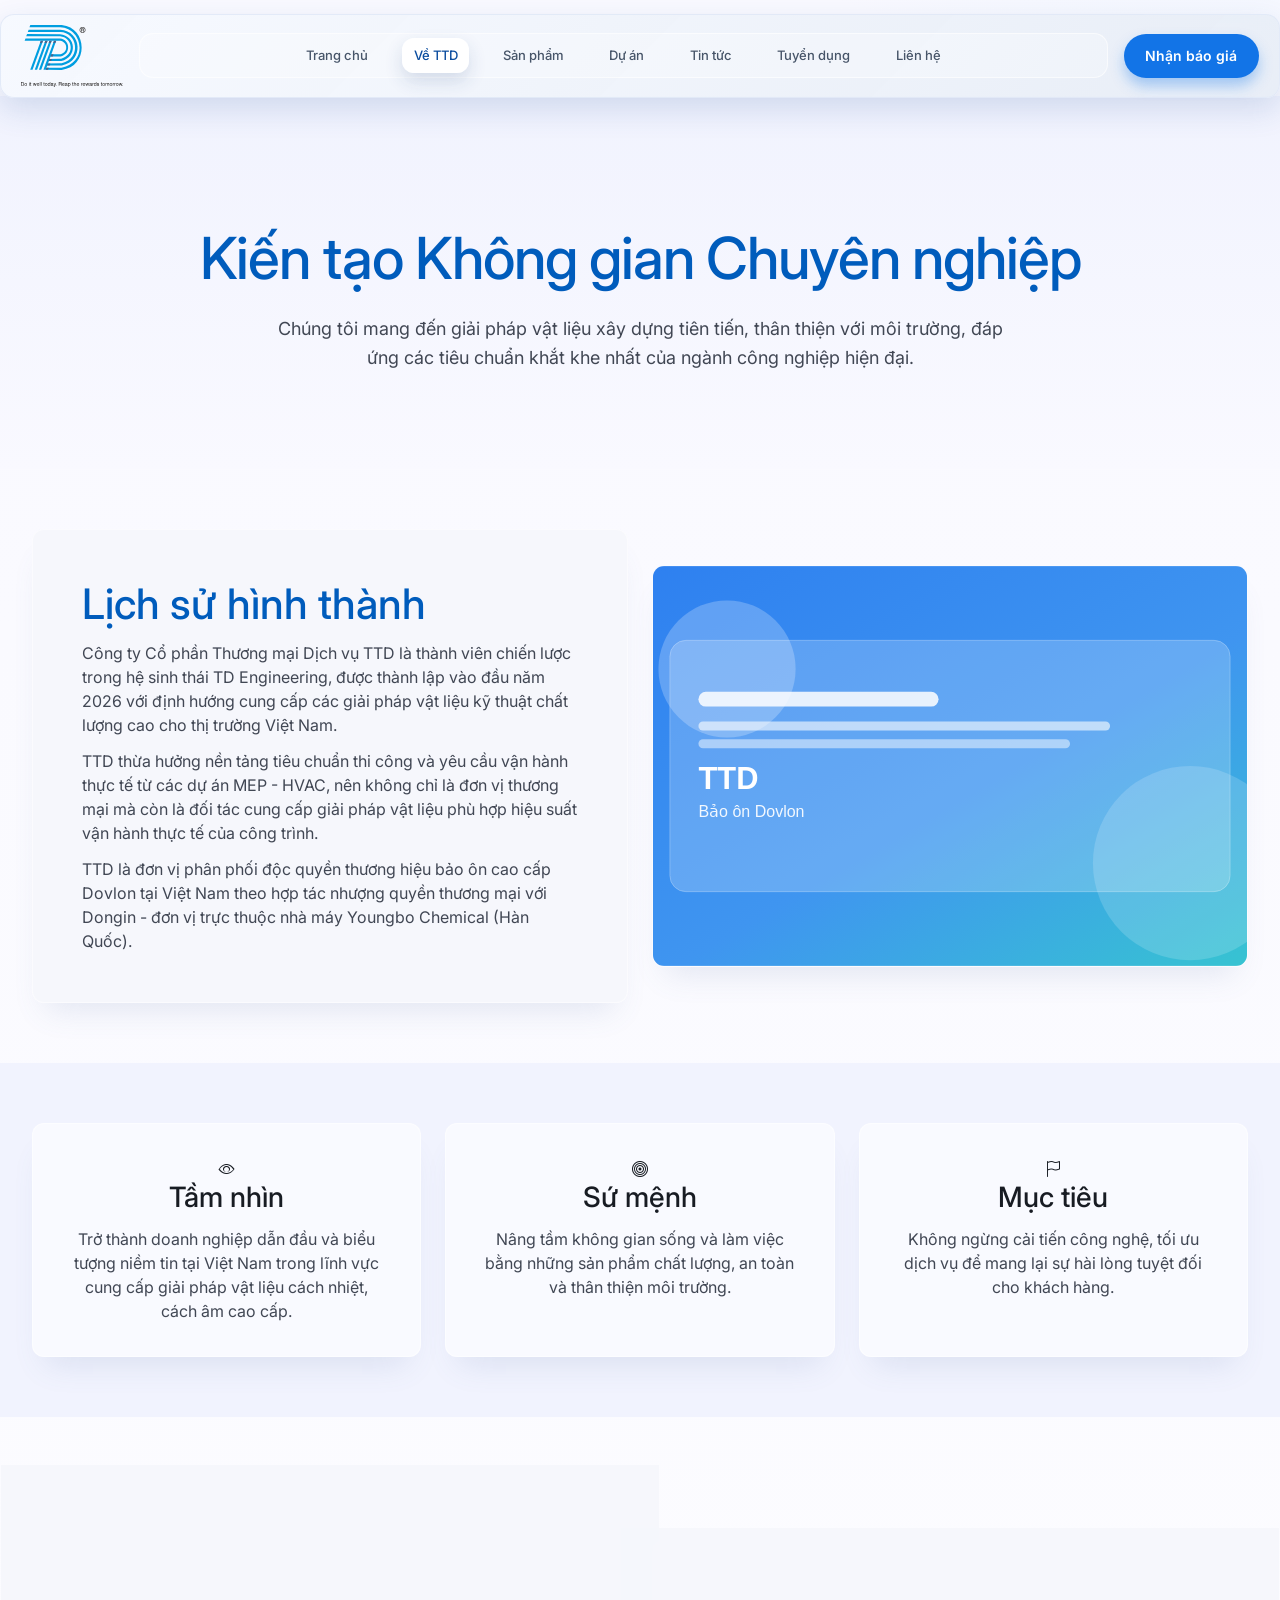
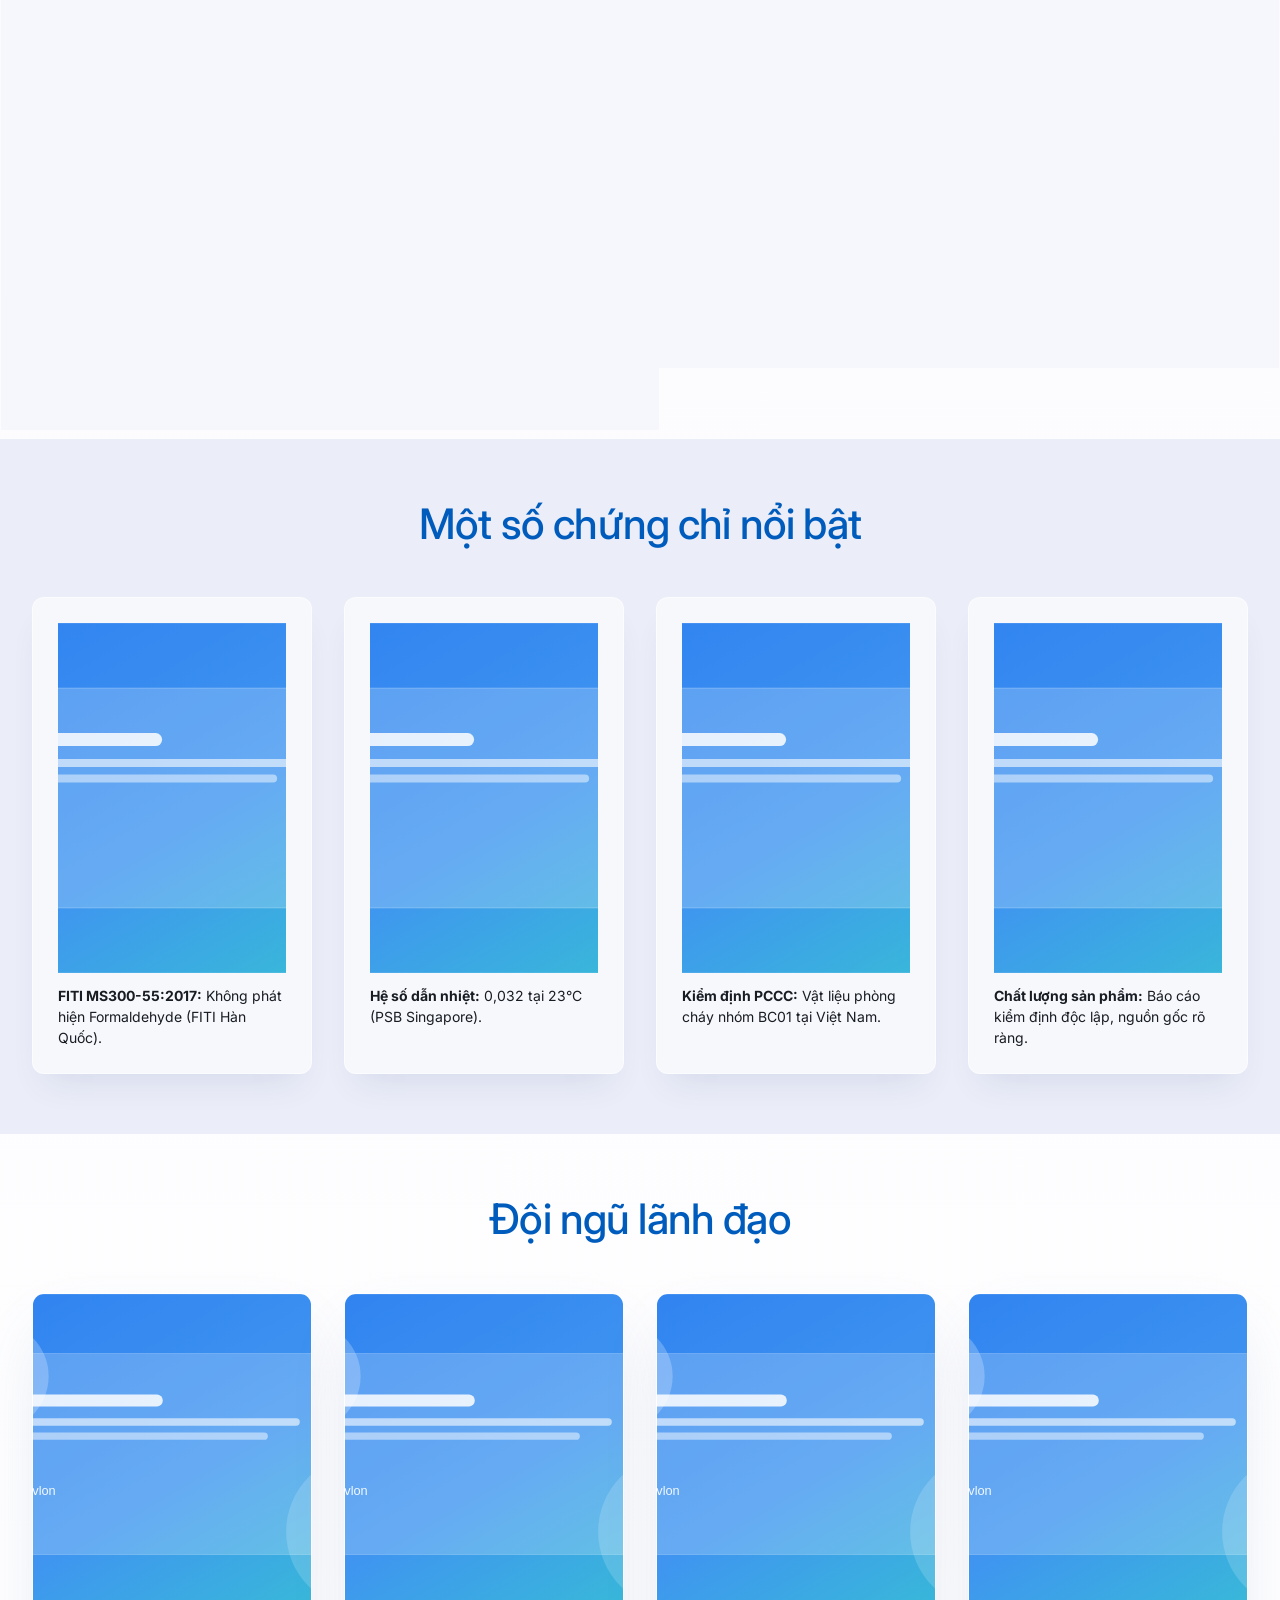
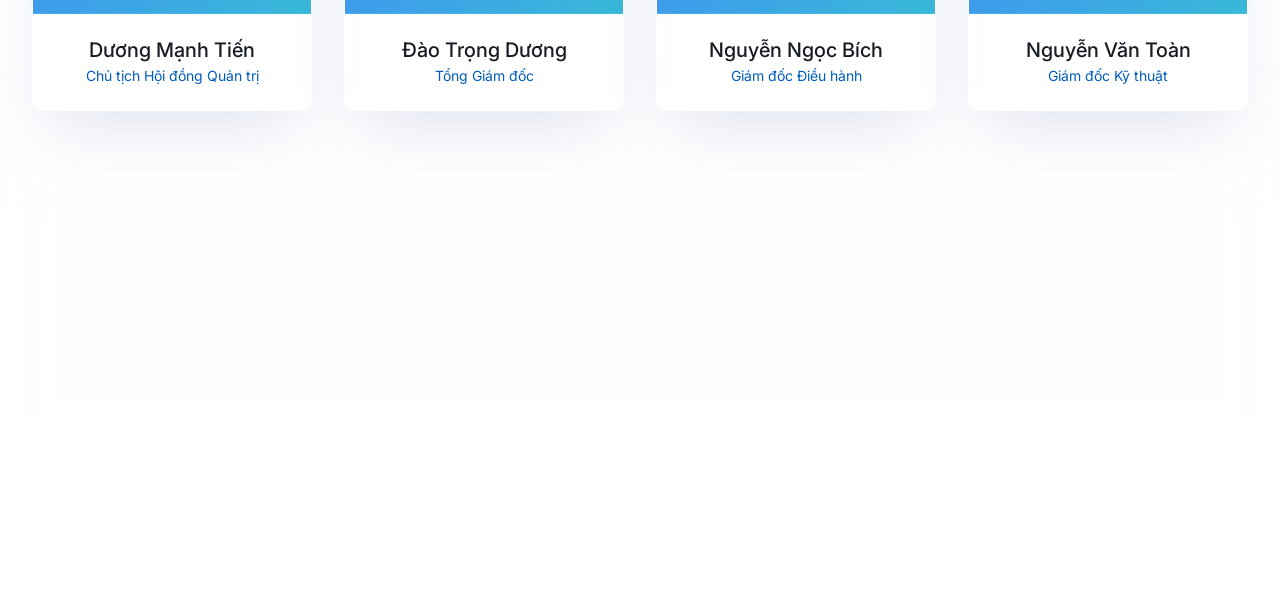
==== about.html @ 0bcf5763 "Rebuild website with Bootstrap floating header and interactive glass cards" ====
﻿<!doctype html>
<html lang="vi">
<head>
  <meta charset="utf-8">
  <meta name="viewport" content="width=device-width, initial-scale=1">
  <title>Về TTD - Giới thiệu công ty và thương hiệu Dovlon</title>
  <meta name="description" content="Giới thiệu Công ty Cổ phần Thương mại Dịch vụ TTD, tầm nhìn, sứ mệnh, mục tiêu và các chứng chỉ kỹ thuật nổi bật của thương hiệu Dovlon.">
  <link rel="preconnect" href="https://fonts.googleapis.com">
  <link rel="preconnect" href="https://fonts.gstatic.com" crossorigin>
  <link href="https://fonts.googleapis.com/css2?family=Inter:wght@400;500;600;700;800;900&display=swap" rel="stylesheet">
  <link href="https://cdn.jsdelivr.net/npm/bootstrap@5.3.7/dist/css/bootstrap.min.css" rel="stylesheet">
  <link href="https://cdn.jsdelivr.net/npm/bootstrap-icons@1.11.3/font/bootstrap-icons.min.css" rel="stylesheet">
  <link rel="stylesheet" href="assets/css/styles.css">
</head>
<body>
  <header class="topbar">
    <div class="container nav-wrap">
      <a class="brand" href="index.html" aria-label="TTD Home">
        <img class="logo-mark" src="assets/img/logo-ttd.svg" alt="Logo TTD Dovlon">
        
      </a>
      <button class="menu-toggle" aria-label="Mở menu">Menu</button>
      <nav class="menu">
        <a href="index.html">Trang chủ</a>
        <a class="active" href="about.html">Về TTD</a>
        <a href="products.html">Sản phẩm</a>
        <a href="projects.html">Dự án</a>
        <a href="news.html">Tin tức</a>
        <a href="careers.html">Tuyển dụng</a>
        <a href="contact.html">Liên hệ</a>
      </nav>
      <a class="btn btn-primary" href="contact.html">Nhận báo giá</a>
    </div>
  </header>

  <main>
    <section class="about-intro">
      <div class="container">
        <h1 class="section-title" style="font-size:58px;color:#005cbc;">Kiến tạo Không gian Chuyên nghiệp</h1>
        <p class="section-sub">Chúng tôi mang đến giải pháp vật liệu xây dựng tiên tiến, thân thiện với môi trường, đáp ứng các tiêu chuẩn khắt khe nhất của ngành công nghiệp hiện đại.</p>
      </div>
    </section>

    <section>
      <div class="container">
        <div class="grid-2" style="align-items:center;">
          <article class="card" style="padding:49px;">
            <h2 style="margin:0;color:#005cbc;font-size:42px;line-height:1.2;">Lịch sử hình thành</h2>
            <p>Công ty Cổ phần Thương mại Dịch vụ TTD là thành viên chiến lược trong hệ sinh thái TD Engineering, được thành lập vào đầu năm 2026 với định hướng cung cấp các giải pháp vật liệu kỹ thuật chất lượng cao cho thị trường Việt Nam.</p>
            <p>TTD thừa hưởng nền tảng tiêu chuẩn thi công và yêu cầu vận hành thực tế từ các dự án MEP - HVAC, nên không chỉ là đơn vị thương mại mà còn là đối tác cung cấp giải pháp vật liệu phù hợp hiệu suất vận hành thực tế của công trình.</p>
            <p>TTD là đơn vị phân phối độc quyền thương hiệu bảo ôn cao cấp Dovlon tại Việt Nam theo hợp tác nhượng quyền thương mại với Dongin - đơn vị trực thuộc nhà máy Youngbo Chemical (Hàn Quốc).</p>
          </article>
          <article class="card" style="padding:0;overflow:hidden;">
            <img class="image-cover" style="min-height:400px;" src="https://www.figma.com/api/mcp/asset/ed549dd9-a001-467a-a83b-a978454fdd4f" alt="Nhà máy công nghiệp hiện đại">
          </article>
        </div>
      </div>
    </section>

    <section class="section-soft">
      <div class="container">
        <div class="grid-3">
          <article class="mini-card">
            <div class="icon-dot"><i class="bi bi-eye"></i></div>
            <h3>Tầm nhìn</h3>
            <p>Trở thành doanh nghiệp dẫn đầu và biểu tượng niềm tin tại Việt Nam trong lĩnh vực cung cấp giải pháp vật liệu cách nhiệt, cách âm cao cấp.</p>
          </article>
          <article class="mini-card">
            <div class="icon-dot"><i class="bi bi-bullseye"></i></div>
            <h3>Sứ mệnh</h3>
            <p>Nâng tầm không gian sống và làm việc bằng những sản phẩm chất lượng, an toàn và thân thiện môi trường.</p>
          </article>
          <article class="mini-card">
            <div class="icon-dot"><i class="bi bi-flag"></i></div>
            <h3>Mục tiêu</h3>
            <p>Không ngừng cải tiến công nghệ, tối ưu dịch vụ để mang lại sự hài lòng tuyệt đối cho khách hàng.</p>
          </article>
        </div>
      </div>
    </section>

    <section>
      <div class="container">
        <div class="grid-2" style="align-items:center;">
          <article class="card" style="padding:32px;">
            <img class="image-cover" style="border-radius:16px;min-height:436px;" src="https://www.figma.com/api/mcp/asset/f69a552e-b1df-4cfe-83d4-c630a1e25bf6" alt="Mô phỏng cấu trúc vật liệu IXPE">
          </article>
          <article class="card" style="padding:49px;">
            <h2 style="margin:0;color:#005cbc;font-size:42px;line-height:1.2;">Về thương hiệu Dovlon</h2>
            <p>Dovlon là giải pháp bảo ôn được nghiên cứu, phát triển và sản xuất trực tiếp tại Hàn Quốc trên nền vật liệu IXPE (Polyolefin), nổi bật với hiệu quả cách nhiệt, độ ổn định cao về đặc tính kỹ thuật và độ bền lâu dài trong quá trình sử dụng.</p>
            <ul class="list-check">
              <li>Cấu trúc đa lớp liên kết chặt chẽ</li>
              <li>Khả năng chống thấm nước 100%</li>
              <li>Bề mặt chống trầy xước chuẩn thương mại</li>
            </ul>
          </article>
        </div>
      </div>
    </section>

    <section class="section-deep">
      <div class="container">
        <h2 class="section-title" style="font-size:42px;text-align:center;color:#005cbc;">Một số chứng chỉ nổi bật</h2>
        <div class="cert-grid" style="margin-top:48px;">
          <article class="cert-item"><img src="https://www.figma.com/api/mcp/asset/5032e705-48d7-4056-9d11-582e03777fd2" alt="Chứng chỉ FITI"><p><strong>FITI MS300-55:2017:</strong> Không phát hiện Formaldehyde (FITI Hàn Quốc).</p></article>
          <article class="cert-item"><img src="https://www.figma.com/api/mcp/asset/c3d795db-6abd-40b7-98fb-cfb9b0fcd37e" alt="Báo cáo dẫn nhiệt"><p><strong>Hệ số dẫn nhiệt:</strong> 0,032 tại 23°C (PSB Singapore).</p></article>
          <article class="cert-item"><img src="https://www.figma.com/api/mcp/asset/25cc4046-fff4-435b-a0ec-7f83386a11ea" alt="Kiểm định PCCC"><p><strong>Kiểm định PCCC:</strong> Vật liệu phòng cháy nhóm BC01 tại Việt Nam.</p></article>
          <article class="cert-item"><img src="https://www.figma.com/api/mcp/asset/5db78e8e-9b71-4d55-8d62-d606c88b1621" alt="Chứng chỉ chất lượng"><p><strong>Chất lượng sản phẩm:</strong> Báo cáo kiểm định độc lập, nguồn gốc rõ ràng.</p></article>
        </div>
      </div>
    </section>

    <section>
      <div class="container">
        <h2 class="section-title" style="font-size:42px;text-align:center;color:#005cbc;">Đội ngũ lãnh đạo</h2>
        <div class="leader-grid" style="margin-top:48px;">
          <article class="leader-card"><img src="https://www.figma.com/api/mcp/asset/c05e588d-6e9c-43a3-8836-fc9cbae2872f" alt="Dương Mạnh Tiến"><div class="meta"><h4>Dương Mạnh Tiến</h4><p>Chủ tịch Hội đồng Quản trị</p></div></article>
          <article class="leader-card"><img src="https://www.figma.com/api/mcp/asset/b7064acb-e3c3-4f56-b028-68e5ffc206ad" alt="Đào Trọng Dương"><div class="meta"><h4>Đào Trọng Dương</h4><p>Tổng Giám đốc</p></div></article>
          <article class="leader-card"><img src="https://www.figma.com/api/mcp/asset/e9ed8e31-0ea5-4e0f-9fca-32a741d9f2ee" alt="Nguyễn Ngọc Bích"><div class="meta"><h4>Nguyễn Ngọc Bích</h4><p>Giám đốc Điều hành</p></div></article>
          <article class="leader-card"><img src="https://www.figma.com/api/mcp/asset/d2f034b3-c6e4-4584-9b53-91117a5b3560" alt="Nguyễn Văn Toàn"><div class="meta"><h4>Nguyễn Văn Toàn</h4><p>Giám đốc Kỹ thuật</p></div></article>
        </div>
      </div>
    </section>
  </main>

  <footer class="footer">
    <div class="container">
      <div class="footer-grid">
        <section>
          <h4>Thông tin liên hệ</h4>
          <p style="color:#334155;font-weight:700;margin-bottom:6px;">CÔNG TY CỔ PHẦN THƯƠNG MẠI DỊCH VỤ TTD</p>
          <ul class="contact-list">
            <li><i class="bi bi-geo-alt icon"></i><div><strong>Văn phòng giao dịch:</strong> 156 Phú Viên, Bồ Đề, Hà Nội</div></li>
            <li><i class="bi bi-telephone icon"></i><div><strong>Hotline:</strong> 083 202 8282</div></li>
            <li><i class="bi bi-envelope icon"></i><div><strong>Email:</strong> info.ttd@tden.vn</div></li>
          </ul>
        </section>
        <section>
          <h4>Liên kết nhanh</h4>
          <ul>
            <li><a href="about.html">Về chúng tôi</a></li>
            <li><a href="products.html">Sản phẩm</a></li>
            <li><a href="projects.html">Dự án</a></li>
            <li><a href="news.html">Tin tức</a></li>
            <li><a href="contact.html">Liên hệ</a></li>
          </ul>
        </section>
        <section>
          <h4>Kết nối với chúng tôi</h4>
          <p style="color:#334155;font-weight:600;">Mạng xã hội</p>
          <a class="social-chip" href="https://www.facebook.com/ttddovlon" target="_blank" rel="noopener" aria-label="Facebook"><i class="bi bi-hand-thumbs-up-fill"></i></a>
          <p style="margin-top:14px;font-weight:600;">Đăng ký nhận báo giá nhanh</p>
          <p>Để lại thông tin để nhận tư vấn và báo giá trong thời gian sớm nhất.</p>
          <div class="quick-quote">
            <input type="text" placeholder="Email / Số điện thoại">
            <button class="btn btn-primary" type="button">Nhận báo giá</button>
          </div>
          <p style="margin-top:8px;color:#64748b;">TikTok sẽ cập nhật liên kết trong giai đoạn tiếp theo.</p>
        </section>
      </div>
      <p class="copyright">© 2026 TTD. All rights reserved.</p>
    </div>
  </footer>

  <script src="assets/js/main.js"></script>
  <script src="https://cdn.jsdelivr.net/npm/bootstrap@5.3.7/dist/js/bootstrap.bundle.min.js"></script>
</body>
</html>
---- assets/css/styles.css ----
﻿:root {
  --bg-main: #f9f9ff;
  --bg-soft: #f1f3fe;
  --bg-deep: #ebedf8;
  --text: #181c23;
  --muted: #414754;
  --primary: #005cbc;
  --primary-2: #1274e7;
  --line: rgba(255, 255, 255, 0.5);
  --line-2: rgba(0, 92, 188, 0.14);
  --glass: rgba(255, 255, 255, 0.6);
  --glass-strong: rgba(255, 255, 255, 0.75);
  --radius-xl: 24px;
  --radius-lg: 12px;
  --radius-md: 8px;
  --shadow-lg: 0 30px 60px -15px rgba(95, 119, 166, 0.18);
  --shadow-md: 0 20px 30px -14px rgba(95, 119, 166, 0.16);
  --shadow-sm: 0 8px 20px -12px rgba(95, 119, 166, 0.16);
}

* {
  box-sizing: border-box;
}

html {
  scroll-behavior: smooth;
}

body {
  margin: 0;
  font-family: "Inter", "Be Vietnam Pro", "Segoe UI", Arial, sans-serif;
  color: var(--text);
  line-height: 1.5;
  background:
    radial-gradient(900px 420px at 14% -12%, rgba(149, 189, 255, 0.2), transparent 72%),
    radial-gradient(900px 420px at 96% -6%, rgba(153, 214, 252, 0.2), transparent 70%),
    linear-gradient(180deg, var(--bg-main) 0%, #ffffff 100%);
}

a {
  color: inherit;
  text-decoration: none;
}

img {
  max-width: 100%;
  display: block;
}

.container {
  max-width: 1280px;
  margin: 0 auto;
  padding: 0 32px;
}

.topbar {
  position: sticky;
  top: 14px;
  z-index: 120;
  background: transparent;
  padding: 0 0 12px;
}

.nav-wrap {
  position: relative;
  min-height: 81px;
  display: grid;
  grid-template-columns: auto 1fr auto;
  align-items: center;
  gap: 1rem;
  padding: 10px 20px;
  border-radius: 14px;
  border: 1px solid rgba(225, 233, 248, 0.9);
  background: linear-gradient(135deg, rgba(246, 249, 255, 0.92), rgba(230, 236, 246, 0.9));
  backdrop-filter: blur(16px);
  -webkit-backdrop-filter: blur(16px);
  box-shadow: 0 12px 30px rgba(41, 86, 153, 0.16);
  transition: box-shadow 0.28s ease, background-color 0.28s ease, transform 0.28s ease;
}

.topbar.is-scrolled .nav-wrap {
  box-shadow: 0 16px 38px rgba(23, 62, 121, 0.22);
  background: linear-gradient(135deg, rgba(250, 252, 255, 0.98), rgba(236, 242, 251, 0.95));
  transform: translateY(-2px);
}

.brand {
  display: inline-flex;
  align-items: center;
  gap: 0.7rem;
}

.logo-mark {
  width: 102px;
  height: auto;
}

.brand-copy {
  display: grid;
  gap: 2px;
}

.brand-copy strong {
  font-size: 0.94rem;
  color: #25364d;
  letter-spacing: 0.03em;
  text-transform: uppercase;
}

.brand-copy small {
  font-size: 0.68rem;
  font-weight: 600;
  color: #53657d;
}

.menu {
  display: flex;
  align-items: center;
  gap: 1.4rem;
  justify-content: center;
  justify-self: center;
  width: 100%;
  padding: 4px 6px;
  border-radius: 14px;
  border: 1px solid rgba(255, 255, 255, 0.62);
  background: rgba(255, 255, 255, 0.24);
}

.menu a {
  position: relative;
  font-size: 13px;
  font-weight: 500;
  color: #475569;
  padding: 0.48rem 0.72rem;
  border-radius: 10px;
  border-bottom: 0;
  transition: color 0.28s ease, background-color 0.28s ease;
}

.menu a::after {
  content: none;
}

.menu a:hover,
.menu a.active,
.menu a.is-current {
  color: #0b4d9f;
  background: rgba(255, 255, 255, 0.95);
  border-radius: 12px;
  box-shadow: 0 8px 18px rgba(29, 68, 126, 0.16);
}

.menu a:hover::after,
.menu a.active::after,
.menu a.is-current::after {
  transform: none;
}

.menu-toggle {
  display: none;
  border: 0;
  border-radius: 10px;
  padding: 0.54rem 0.72rem;
  background: var(--glass-strong);
  color: #20426c;
  font-weight: 700;
}

.nav-wrap > .btn {
  justify-self: end;
}

.btn {
  display: inline-flex;
  align-items: center;
  justify-content: center;
  border: 0;
  border-radius: 9999px;
  font-size: 14px;
  font-weight: 600;
  padding: 0.74rem 1.35rem;
  transition: 0.24s ease;
}

.btn-primary {
  color: #fff;
  background: var(--primary-2);
  box-shadow: 0 8px 14px rgba(18, 116, 231, 0.34);
}

.btn-primary:hover,
.btn-primary:focus-visible {
  transform: translateY(-1px);
  box-shadow: 0 12px 18px rgba(18, 116, 231, 0.38);
}

.btn-outline {
  color: #222e40;
  background: transparent;
  border: 1px solid rgba(114, 119, 133, 0.7);
}

main section {
  padding: 60px 0;
}

.section-soft {
  background: var(--bg-soft);
}

.section-deep {
  background: var(--bg-deep);
}

.glass {
  background: var(--glass);
  border: 1px solid var(--line);
  backdrop-filter: blur(7.5px);
  -webkit-backdrop-filter: blur(7.5px);
  box-shadow: var(--shadow-lg);
}

.section-title {
  margin: 0;
  font-size: clamp(30px, 4vw, 48px);
  line-height: 1.2;
  letter-spacing: -0.02em;
}

.section-kicker {
  margin: 0 0 12px;
  color: var(--primary);
  font-size: 14px;
  font-weight: 700;
  letter-spacing: 0.32em;
  text-transform: uppercase;
}

.section-sub {
  margin: 14px 0 0;
  color: var(--muted);
  font-size: 18px;
  line-height: 1.6;
}

.hero-banner {
  position: relative;
  min-height: 700px;
  border-radius: 0;
  overflow: hidden;
  margin: 0 -32px;
}

.hero-banner img {
  width: 100%;
  height: 100%;
  min-height: 700px;
  object-fit: cover;
}

.hero-overlay {
  position: absolute;
  inset: 0;
  background:
    linear-gradient(93deg, rgba(15, 31, 52, 0.55) 0%, rgba(15, 31, 52, 0.22) 40%, rgba(15, 31, 52, 0.06) 70%),
    radial-gradient(700px 300px at 18% 26%, rgba(255, 255, 255, 0.14), transparent 70%);
}

.hero-content {
  position: absolute;
  top: 160px;
  left: 40px;
  width: min(768px, calc(100% - 80px));
  z-index: 2;
}

.hero-content h1 {
  margin: 0;
  font-size: clamp(44px, 7vw, 74px);
  line-height: 1.04;
  letter-spacing: -0.04em;
  text-transform: uppercase;
  color: #fff;
}

.hero-content h1 strong {
  color: #2080ed;
}

.hero-content p {
  margin: 24px 0 0;
  max-width: 540px;
  color: rgba(245, 249, 255, 0.94);
  font-size: 18px;
  line-height: 1.62;
}

.hero-catalogue {
  margin-top: 34px;
  color: rgba(255, 255, 255, 0.86);
  font-size: 11px;
  letter-spacing: 0.18em;
  text-transform: uppercase;
  display: inline-flex;
  gap: 14px;
  align-items: center;
}

.hero-catalogue::after {
  content: "";
  width: 86px;
  height: 1px;
  background: rgba(255, 255, 255, 0.45);
}

.split {
  display: grid;
  grid-template-columns: repeat(2, minmax(0, 1fr));
}

.split-700 {
  min-height: 700px;
}

.split-image {
  position: relative;
  overflow: hidden;
}

.split-image img {
  width: 100%;
  height: 100%;
  min-height: 700px;
  object-fit: cover;
}

.split-text {
  display: flex;
  flex-direction: column;
  justify-content: center;
  padding: 96px;
  background: var(--glass);
  border-left: 1px solid var(--line-2);
  backdrop-filter: blur(18px);
  -webkit-backdrop-filter: blur(18px);
}

.split-text h2,
.split-text h3 {
  margin: 0;
  font-size: clamp(34px, 4vw, 48px);
  line-height: 1.15;
  letter-spacing: -0.02em;
}

.split-text p {
  margin: 18px 0 0;
  color: var(--muted);
  font-size: 18px;
  line-height: 1.62;
}

.meta-lines {
  margin-top: 26px;
  border-top: 1px solid rgba(0, 0, 0, 0.08);
}

.meta-row {
  display: flex;
  justify-content: space-between;
  align-items: baseline;
  gap: 1rem;
  padding: 20px 0;
  border-bottom: 1px solid rgba(0, 0, 0, 0.08);
}

.meta-row span:first-child {
  color: rgba(24, 28, 35, 0.42);
  font-size: 12px;
  letter-spacing: 0.2em;
  text-transform: uppercase;
  font-weight: 700;
}

.meta-row span:last-child {
  color: var(--text);
  font-size: 28px;
  font-weight: 600;
}

.tag-list {
  margin-top: 18px;
  display: flex;
  flex-wrap: wrap;
  gap: 8px;
}

.tag {
  display: inline-flex;
  align-items: center;
  justify-content: center;
  border: 1px solid rgba(0, 92, 188, 0.3);
  color: var(--primary);
  font-size: 10px;
  letter-spacing: 0.1em;
  text-transform: uppercase;
  font-weight: 800;
  padding: 6px 14px;
  background: rgba(0, 92, 188, 0.05);
}

.grid-3,
.grid-4,
.grid-2 {
  display: grid;
  gap: 24px;
}

.grid-2 {
  grid-template-columns: repeat(2, minmax(0, 1fr));
}

.grid-3 {
  grid-template-columns: repeat(3, minmax(0, 1fr));
}

.grid-4 {
  grid-template-columns: repeat(4, minmax(0, 1fr));
}

.card {
  background: var(--glass);
  border: 1px solid var(--line);
  border-radius: 12px;
  box-shadow: var(--shadow-md);
  backdrop-filter: blur(7.5px);
  -webkit-backdrop-filter: blur(7.5px);
  padding: 24px;
}

.card,
.mini-card,
.cert-item,
.leader-card,
.job-card,
.cv-panel,
.news-item {
  background-color: rgba(245, 247, 252, 0.9);
}

.has-hover-glow {
  position: relative;
  overflow: hidden;
  isolation: isolate;
  --hover-x: 50%;
  --hover-y: 50%;
}

.has-hover-glow::before {
  content: "";
  position: absolute;
  inset: -28%;
  pointer-events: none;
  z-index: 0;
  opacity: 0;
  filter: blur(26px);
  transition: opacity 0.26s ease;
  background: radial-gradient(
    circle at var(--hover-x) var(--hover-y),
    rgba(255, 255, 255, 0.72) 0%,
    rgba(189, 217, 255, 0.34) 22%,
    rgba(141, 186, 255, 0.2) 40%,
    rgba(141, 186, 255, 0) 62%
  );
}

.has-hover-glow:hover::before,
.has-hover-glow.is-hovering::before {
  opacity: 1;
}

.has-hover-glow > * {
  position: relative;
  z-index: 1;
}

.card h3,
.card h4 {
  margin: 0;
  line-height: 1.35;
}

.card p {
  margin: 12px 0 0;
  color: var(--muted);
}

.center-card {
  text-align: center;
}

.center-card .icon-dot {
  width: 64px;
  height: 64px;
  border-radius: 9999px;
  margin: 0 auto 12px;
  background: rgba(177, 201, 253, 0.5);
  display: grid;
  place-items: center;
  color: var(--primary);
  font-size: 20px;
}

.feature-card {
  padding: 0;
  overflow: hidden;
}

.feature-card img {
  width: 100%;
  height: 320px;
  object-fit: cover;
}

.feature-card .content {
  padding: 24px;
}

.list-check {
  list-style: none;
  margin: 18px 0 0;
  padding: 0;
  display: grid;
  gap: 14px;
}

.list-check li {
  position: relative;
  padding-left: 30px;
  color: var(--muted);
}

.list-check li::before {
  content: "✓";
  position: absolute;
  left: 0;
  top: 0;
  color: #1274e7;
  font-weight: 800;
}

.jobs {
  display: grid;
  gap: 12px;
}

.job-card {
  background: var(--glass);
  border: 1px solid var(--line);
  border-radius: 8px;
  padding: 25px;
  box-shadow: var(--shadow-md);
}

.job-title-row {
  display: flex;
  align-items: center;
  justify-content: space-between;
  gap: 12px;
}

.job-hot {
  border-radius: 9999px;
  padding: 4px 12px;
  background: rgba(198, 84, 1, 0.1);
  color: #c65401;
  font-size: 12px;
  font-weight: 600;
}

.job-meta {
  margin-top: 10px;
  color: var(--muted);
  font-size: 16px;
  display: flex;
  flex-wrap: wrap;
  gap: 16px;
}

.job-meta span {
  display: inline-flex;
  align-items: center;
  gap: 6px;
}

.job-card .btn-outline {
  margin-top: 16px;
  width: 100%;
}

.cv-panel {
  border-radius: 12px;
  background: var(--glass);
  border: 1px solid var(--line);
  box-shadow: var(--shadow-lg);
  padding: 49px;
}

.cv-panel h3 {
  margin: 0;
  font-size: 42px;
  line-height: 1.12;
}

.cv-panel p {
  margin: 8px 0 0;
  color: var(--muted);
}

.form-grid-2 {
  margin-top: 20px;
  display: grid;
  grid-template-columns: repeat(2, minmax(0, 1fr));
  gap: 12px;
}

.form-group {
  display: grid;
  gap: 4px;
}

.form-group label {
  color: var(--text);
  font-size: 14px;
  font-weight: 500;
  letter-spacing: 0.02em;
}

.form-group input,
.form-group select,
.form-group textarea {
  width: 100%;
  border: 1px solid #c1c6d6;
  border-radius: 6px;
  background: #fff;
  padding: 11px 13px;
  font: inherit;
  color: #303d50;
}

.form-group textarea {
  resize: vertical;
  min-height: 120px;
}

.upload-box {
  margin-top: 12px;
  border: 2px dashed #c1c6d6;
  border-radius: 6px;
  background: #fff;
  padding: 26px;
  text-align: center;
  color: #64748b;
}

.upload-box strong {
  color: var(--primary);
}

.form-submit {
  margin-top: 16px;
  display: flex;
  justify-content: flex-end;
}

.footer {
  padding: 64px 0 32px;
  background: rgba(255, 255, 255, 0.4);
  backdrop-filter: blur(20px);
  -webkit-backdrop-filter: blur(20px);
}

.footer-grid {
  display: grid;
  grid-template-columns: repeat(3, minmax(0, 1fr));
  gap: 48px;
}

.footer h4 {
  margin: 0 0 12px;
  color: #00adef;
  font-size: 18px;
  letter-spacing: 0.04em;
  text-transform: uppercase;
}

.footer p,
.footer li,
.footer a {
  margin: 0;
  color: #475569;
  font-size: 14px;
  line-height: 1.6;
}

.footer ul {
  margin: 0;
  padding-left: 18px;
  display: grid;
  gap: 6px;
}

.contact-list {
  list-style: none;
  margin: 0;
  padding: 0;
  display: grid;
  gap: 10px;
}

.contact-list li {
  display: flex;
  gap: 8px;
  align-items: flex-start;
}

.contact-list .icon {
  width: 16px;
  text-align: center;
  line-height: 1.6;
  color: #00adef;
}

.social-chip {
  margin-top: 10px;
  display: inline-flex;
  align-items: center;
  justify-content: center;
  width: 40px;
  height: 40px;
  border-radius: 9999px;
  background: #fff;
  border: 1px solid #e2e8f0;
}

.quick-quote {
  margin-top: 14px;
  display: flex;
  gap: 12px;
}

.quick-quote input {
  flex: 1;
  min-width: 0;
  border: 1px solid #cbd5e1;
  border-radius: 12px;
  background: rgba(255, 255, 255, 0.7);
  padding: 12px 16px;
  color: #334155;
}

.quick-quote .btn {
  border-radius: 12px;
}

.copyright {
  margin-top: 48px;
  padding-top: 32px;
  border-top: 1px solid #e2e8f0;
  text-align: center;
  color: #00adef;
  font-size: 14px;
}

.image-cover {
  width: 100%;
  height: 100%;
  object-fit: cover;
}

.about-intro {
  background: linear-gradient(180deg, #f1f3fe 0%, #f9f9ff 100%);
  text-align: center;
  padding: 128px 0 96px;
}

.about-intro .section-sub {
  max-width: 760px;
  margin: 22px auto 0;
}

.mini-card {
  background: var(--glass);
  border: 1px solid var(--line);
  border-radius: 12px;
  padding: 33px;
  box-shadow: var(--shadow-md);
  text-align: center;
}

.mini-card p {
  margin: 12px 0 0;
  color: var(--muted);
}

.cert-grid {
  display: grid;
  grid-template-columns: repeat(4, minmax(0, 1fr));
  gap: 32px;
}

.cert-item {
  background: var(--glass);
  border: 1px solid var(--line);
  border-radius: 12px;
  padding: 25px;
  box-shadow: var(--shadow-md);
}

.cert-item img {
  width: 100%;
  height: 350px;
  object-fit: cover;
}

.cert-item p {
  margin: 12px 0 0;
  font-size: 14px;
}

.leader-grid {
  display: grid;
  grid-template-columns: repeat(4, minmax(0, 1fr));
  gap: 32px;
}

.leader-card {
  background: var(--glass);
  border: 1px solid var(--line);
  border-radius: 12px;
  overflow: hidden;
  box-shadow: var(--shadow-lg);
}

.leader-card img {
  width: 100%;
  height: 320px;
  object-fit: cover;
}

.leader-card .meta {
  padding: 24px;
  text-align: center;
}

.leader-card .meta h4 {
  margin: 0;
  font-size: 20px;
}

.leader-card .meta p {
  margin: 3px 0 0;
  color: var(--primary);
  font-size: 14px;
}

.news-list {
  display: grid;
  gap: 16px;
}

.news-item {
  background: var(--glass);
  border: 1px solid var(--line);
  border-radius: 12px;
  box-shadow: var(--shadow-md);
  padding: 24px;
}

.news-item h3 {
  margin: 12px 0 0;
}

.news-item time {
  color: var(--primary);
  font-size: 14px;
  font-weight: 600;
}

@media (max-width: 1080px) {
  .menu {
    gap: 0.75rem;
  }

  .menu a {
    padding: 0.44rem 0.58rem;
    font-size: 12px;
  }

  .split-text {
    padding: 56px;
  }

  .grid-4,
  .cert-grid,
  .leader-grid {
    grid-template-columns: repeat(2, minmax(0, 1fr));
  }

  .footer-grid {
    grid-template-columns: 1fr 1fr;
  }

  .footer-grid section:last-child {
    grid-column: 1 / -1;
  }
}

@media (max-width: 860px) {
  .topbar {
    top: 8px;
    padding-bottom: 8px;
  }

  .container {
    padding: 0 16px;
  }

  .nav-wrap {
    min-height: 72px;
    padding: 10px 12px;
  }

  .menu-toggle {
    display: inline-flex;
    justify-self: center;
  }

  .menu {
    position: absolute;
    left: 16px;
    right: 16px;
    top: calc(100% + 8px);
    display: none;
    flex-direction: column;
    align-items: stretch;
    gap: 2px;
    border-radius: 12px;
    background: rgba(255, 255, 255, 0.94);
    border: 1px solid rgba(255, 255, 255, 0.7);
    box-shadow: var(--shadow-md);
    padding: 8px;
    justify-self: stretch;
  }

  .menu.open {
    display: flex;
  }

  .menu a {
    padding: 10px 8px;
    border-bottom: 0;
    border-radius: 8px;
  }

  .menu a.active,
  .menu a.is-current {
    border-bottom: 0;
    background: rgba(255, 255, 255, 0.98);
    border-radius: 12px;
    box-shadow: 0 8px 18px rgba(29, 68, 126, 0.14);
  }

  .brand-copy {
    display: none;
  }

  .hero-banner {
    margin: 0 -16px;
    min-height: 560px;
  }

  .hero-banner img {
    min-height: 560px;
  }

  .hero-content {
    left: 16px;
    top: 104px;
    width: calc(100% - 32px);
  }

  .hero-content p {
    font-size: 16px;
  }

  .split,
  .grid-2,
  .grid-3,
  .grid-4,
  .cert-grid,
  .leader-grid,
  .footer-grid,
  .form-grid-2 {
    grid-template-columns: 1fr;
  }

  .split-text {
    padding: 40px 24px;
    border-left: 0;
    border-top: 1px solid var(--line-2);
  }

  .split-image img {
    min-height: 420px;
  }

  .cv-panel {
    padding: 28px 22px;
  }

  .cv-panel h3 {
    font-size: 32px;
  }

  .form-submit {
    justify-content: stretch;
  }

  .form-submit .btn {
    width: 100%;
  }

  .quick-quote {
    flex-direction: column;
  }

  .quick-quote .btn {
    width: 100%;
  }
}
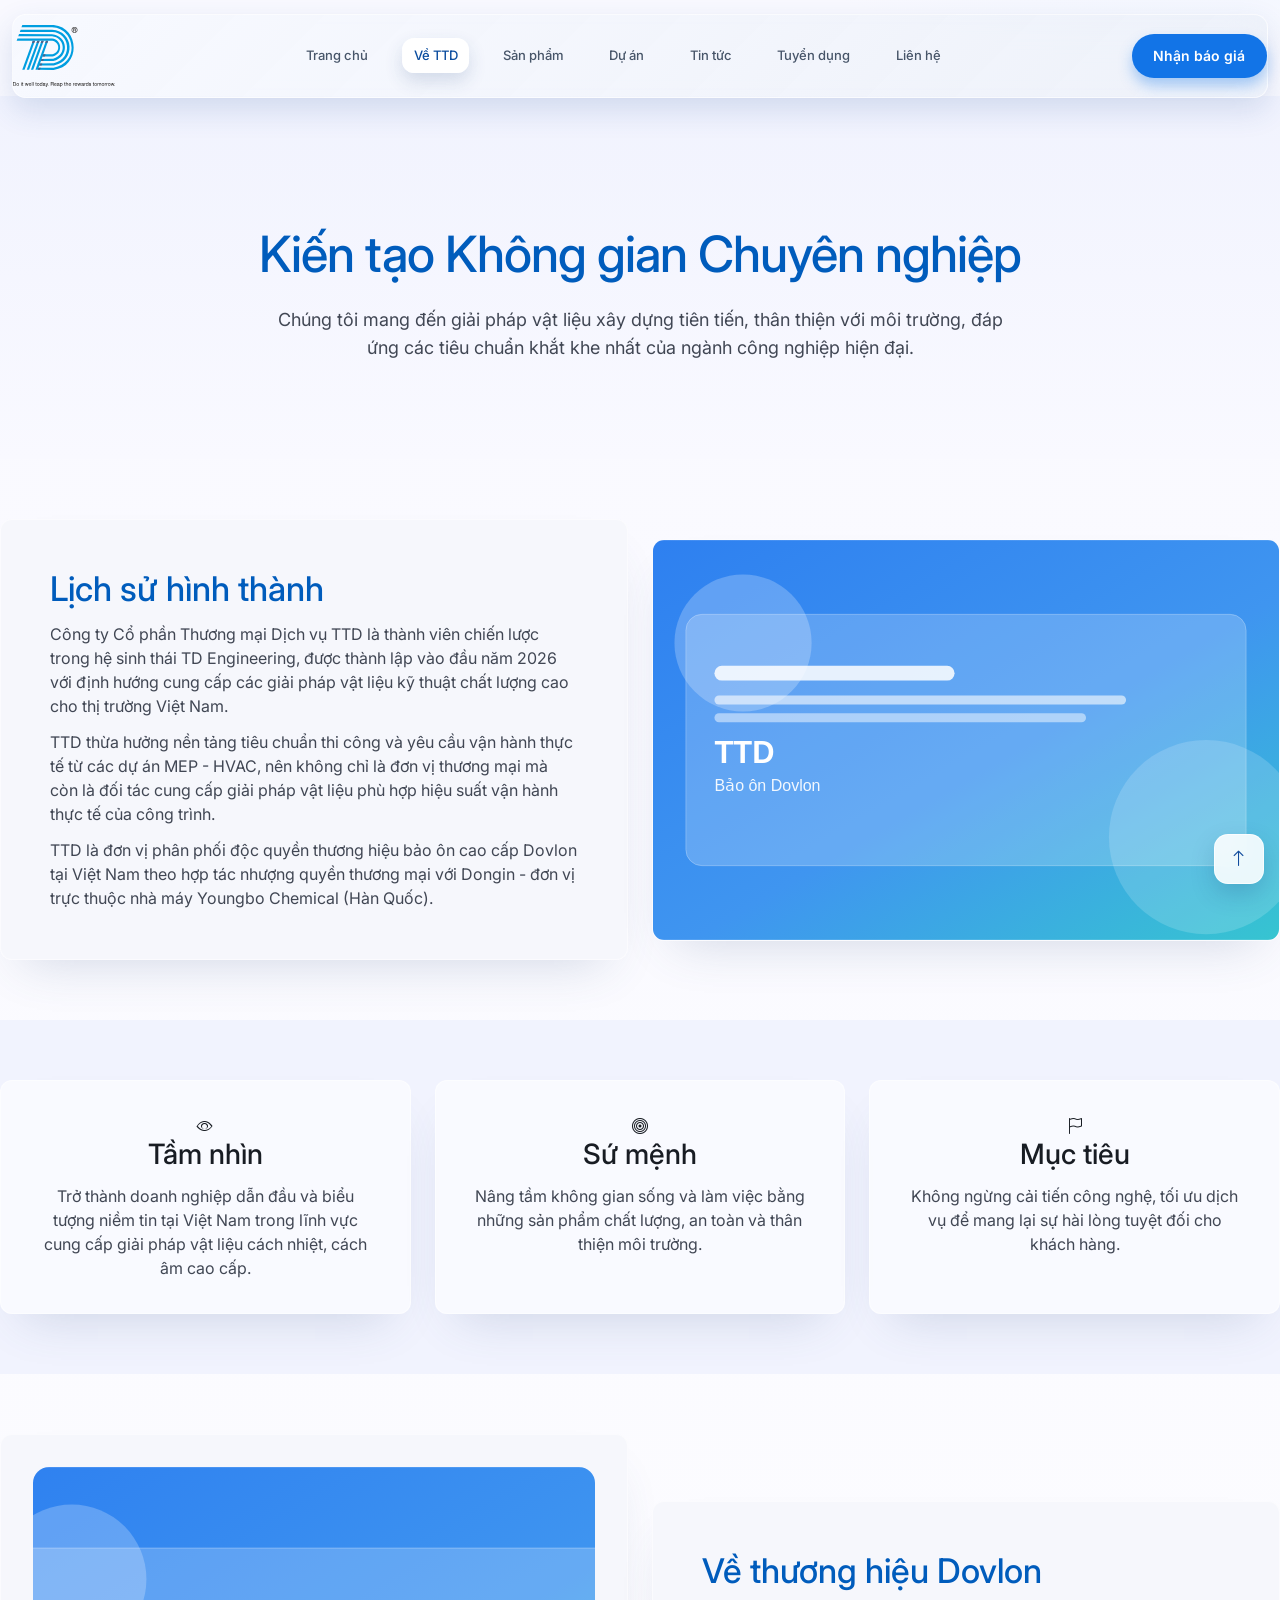
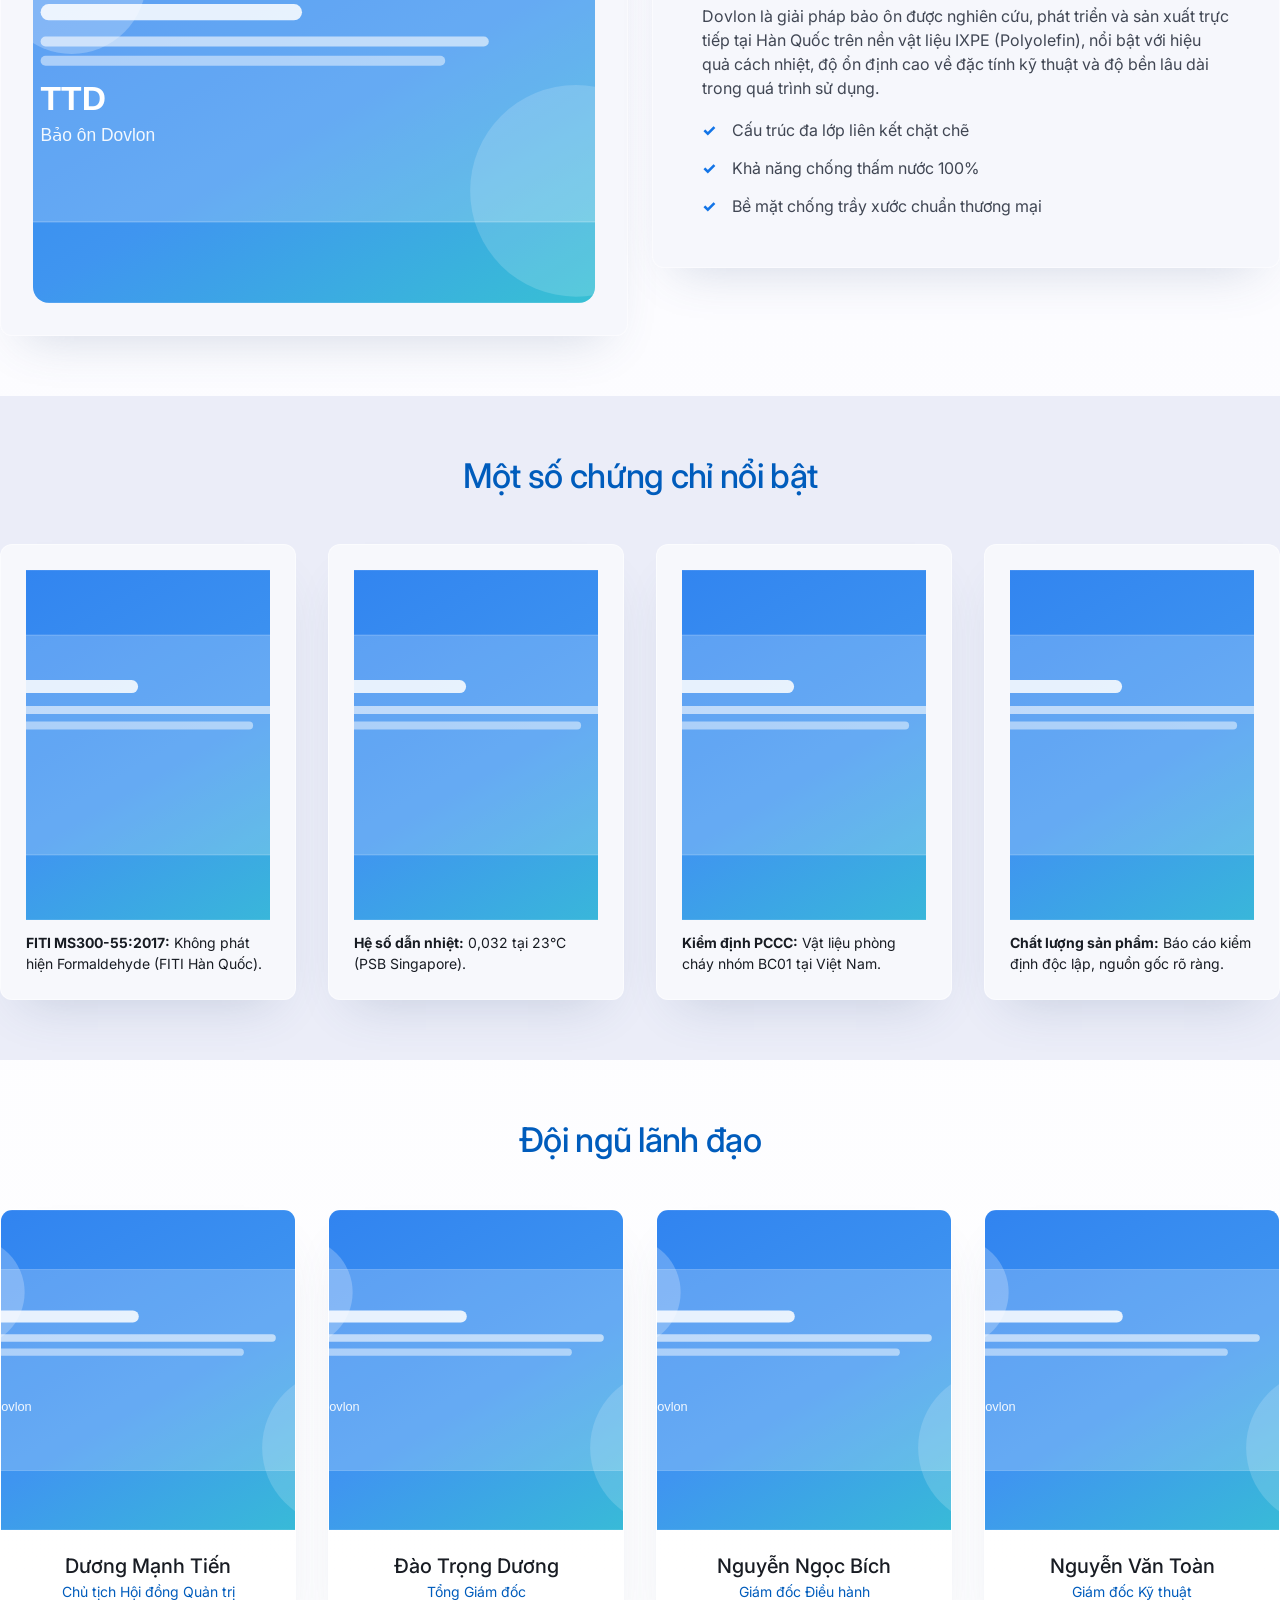
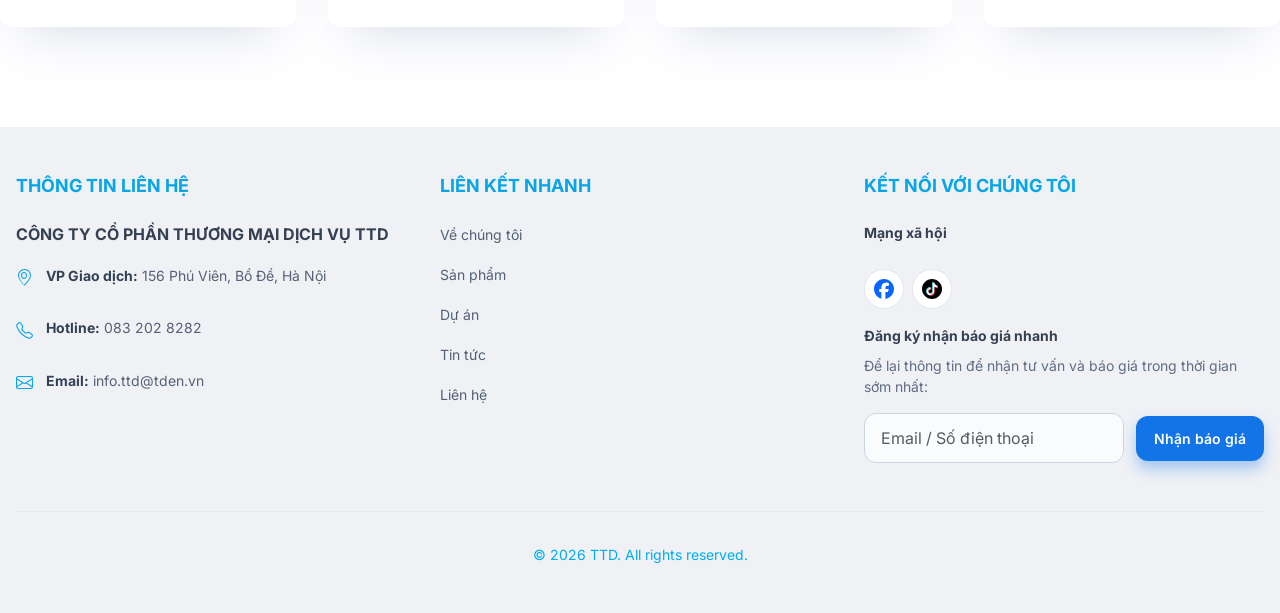
==== commit 0f4ef152: "Refine layout consistency, typography, footer, and news pages" ====
--- a/about.html
+++ b/about.html
@@ -1,4 +1,4 @@
-﻿<!doctype html>
+<!doctype html>
 <html lang="vi">
 <head>
   <meta charset="utf-8">
@@ -36,7 +36,7 @@
   <main>
     <section class="about-intro">
       <div class="container">
-        <h1 class="section-title" style="font-size:58px;color:#005cbc;">Kiến tạo Không gian Chuyên nghiệp</h1>
+        <h1 class="section-title" style="font-size:50px;color:#005cbc;">Kiến tạo Không gian Chuyên nghiệp</h1>
         <p class="section-sub">Chúng tôi mang đến giải pháp vật liệu xây dựng tiên tiến, thân thiện với môi trường, đáp ứng các tiêu chuẩn khắt khe nhất của ngành công nghiệp hiện đại.</p>
       </div>
     </section>
@@ -45,7 +45,7 @@
       <div class="container">
         <div class="grid-2" style="align-items:center;">
           <article class="card" style="padding:49px;">
-            <h2 style="margin:0;color:#005cbc;font-size:42px;line-height:1.2;">Lịch sử hình thành</h2>
+            <h2 style="margin:0;color:#005cbc;font-size:34px;line-height:1.2;">Lịch sử hình thành</h2>
             <p>Công ty Cổ phần Thương mại Dịch vụ TTD là thành viên chiến lược trong hệ sinh thái TD Engineering, được thành lập vào đầu năm 2026 với định hướng cung cấp các giải pháp vật liệu kỹ thuật chất lượng cao cho thị trường Việt Nam.</p>
             <p>TTD thừa hưởng nền tảng tiêu chuẩn thi công và yêu cầu vận hành thực tế từ các dự án MEP - HVAC, nên không chỉ là đơn vị thương mại mà còn là đối tác cung cấp giải pháp vật liệu phù hợp hiệu suất vận hành thực tế của công trình.</p>
             <p>TTD là đơn vị phân phối độc quyền thương hiệu bảo ôn cao cấp Dovlon tại Việt Nam theo hợp tác nhượng quyền thương mại với Dongin - đơn vị trực thuộc nhà máy Youngbo Chemical (Hàn Quốc).</p>
@@ -86,7 +86,7 @@
             <img class="image-cover" style="border-radius:16px;min-height:436px;" src="https://www.figma.com/api/mcp/asset/f69a552e-b1df-4cfe-83d4-c630a1e25bf6" alt="Mô phỏng cấu trúc vật liệu IXPE">
           </article>
           <article class="card" style="padding:49px;">
-            <h2 style="margin:0;color:#005cbc;font-size:42px;line-height:1.2;">Về thương hiệu Dovlon</h2>
+            <h2 style="margin:0;color:#005cbc;font-size:34px;line-height:1.2;">Về thương hiệu Dovlon</h2>
             <p>Dovlon là giải pháp bảo ôn được nghiên cứu, phát triển và sản xuất trực tiếp tại Hàn Quốc trên nền vật liệu IXPE (Polyolefin), nổi bật với hiệu quả cách nhiệt, độ ổn định cao về đặc tính kỹ thuật và độ bền lâu dài trong quá trình sử dụng.</p>
             <ul class="list-check">
               <li>Cấu trúc đa lớp liên kết chặt chẽ</li>
@@ -100,7 +100,7 @@
 
     <section class="section-deep">
       <div class="container">
-        <h2 class="section-title" style="font-size:42px;text-align:center;color:#005cbc;">Một số chứng chỉ nổi bật</h2>
+        <h2 class="section-title" style="font-size:34px;text-align:center;color:#005cbc;">Một số chứng chỉ nổi bật</h2>
         <div class="cert-grid" style="margin-top:48px;">
           <article class="cert-item"><img src="https://www.figma.com/api/mcp/asset/5032e705-48d7-4056-9d11-582e03777fd2" alt="Chứng chỉ FITI"><p><strong>FITI MS300-55:2017:</strong> Không phát hiện Formaldehyde (FITI Hàn Quốc).</p></article>
           <article class="cert-item"><img src="https://www.figma.com/api/mcp/asset/c3d795db-6abd-40b7-98fb-cfb9b0fcd37e" alt="Báo cáo dẫn nhiệt"><p><strong>Hệ số dẫn nhiệt:</strong> 0,032 tại 23°C (PSB Singapore).</p></article>
@@ -112,7 +112,7 @@
 
     <section>
       <div class="container">
-        <h2 class="section-title" style="font-size:42px;text-align:center;color:#005cbc;">Đội ngũ lãnh đạo</h2>
+        <h2 class="section-title" style="font-size:34px;text-align:center;color:#005cbc;">Đội ngũ lãnh đạo</h2>
         <div class="leader-grid" style="margin-top:48px;">
           <article class="leader-card"><img src="https://www.figma.com/api/mcp/asset/c05e588d-6e9c-43a3-8836-fc9cbae2872f" alt="Dương Mạnh Tiến"><div class="meta"><h4>Dương Mạnh Tiến</h4><p>Chủ tịch Hội đồng Quản trị</p></div></article>
           <article class="leader-card"><img src="https://www.figma.com/api/mcp/asset/b7064acb-e3c3-4f56-b028-68e5ffc206ad" alt="Đào Trọng Dương"><div class="meta"><h4>Đào Trọng Dương</h4><p>Tổng Giám đốc</p></div></article>
@@ -123,42 +123,49 @@
     </section>
   </main>
 
-  <footer class="footer">
-    <div class="container">
-      <div class="footer-grid">
-        <section>
-          <h4>Thông tin liên hệ</h4>
-          <p style="color:#334155;font-weight:700;margin-bottom:6px;">CÔNG TY CỔ PHẦN THƯƠNG MẠI DỊCH VỤ TTD</p>
-          <ul class="contact-list">
-            <li><i class="bi bi-geo-alt icon"></i><div><strong>Văn phòng giao dịch:</strong> 156 Phú Viên, Bồ Đề, Hà Nội</div></li>
-            <li><i class="bi bi-telephone icon"></i><div><strong>Hotline:</strong> 083 202 8282</div></li>
-            <li><i class="bi bi-envelope icon"></i><div><strong>Email:</strong> info.ttd@tden.vn</div></li>
+  <footer class="site-footer py-5">
+    <div class="container-xl px-4 px-lg-3">
+      <div class="row gy-4 gy-lg-0">
+        <div class="col-lg-4">
+          <h4>THÔNG TIN LIÊN HỆ</h4>
+          <p class="company">CÔNG TY CỔ PHẦN THƯƠNG MẠI DỊCH VỤ TTD</p>
+          <ul class="contact-list list-unstyled mb-0">
+            <li><i class="bi bi-geo-alt"></i><span><strong>VP Giao dịch:</strong> 156 Phú Viên, Bồ Đề, Hà Nội</span></li>
+            <li><i class="bi bi-telephone"></i><span><strong>Hotline:</strong> 083 202 8282</span></li>
+            <li><i class="bi bi-envelope"></i><span><strong>Email:</strong> info.ttd@tden.vn</span></li>
           </ul>
-        </section>
-        <section>
-          <h4>Liên kết nhanh</h4>
-          <ul>
+        </div>
+        <div class="col-lg-4">
+          <h4>LIÊN KẾT NHANH</h4>
+          <ul class="quick-links list-unstyled mb-0">
             <li><a href="about.html">Về chúng tôi</a></li>
             <li><a href="products.html">Sản phẩm</a></li>
             <li><a href="projects.html">Dự án</a></li>
             <li><a href="news.html">Tin tức</a></li>
             <li><a href="contact.html">Liên hệ</a></li>
           </ul>
-        </section>
-        <section>
-          <h4>Kết nối với chúng tôi</h4>
-          <p style="color:#334155;font-weight:600;">Mạng xã hội</p>
-          <a class="social-chip" href="https://www.facebook.com/ttddovlon" target="_blank" rel="noopener" aria-label="Facebook"><i class="bi bi-hand-thumbs-up-fill"></i></a>
-          <p style="margin-top:14px;font-weight:600;">Đăng ký nhận báo giá nhanh</p>
-          <p>Để lại thông tin để nhận tư vấn và báo giá trong thời gian sớm nhất.</p>
-          <div class="quick-quote">
-            <input type="text" placeholder="Email / Số điện thoại">
-            <button class="btn btn-primary" type="button">Nhận báo giá</button>
+        </div>
+        <div class="col-lg-4">
+          <h4>KẾT NỐI VỚI CHÚNG TÔI</h4>
+          <p class="social-title">Mạng xã hội</p>
+          <div class="social-links">
+            <a class="social-chip" href="https://www.facebook.com/ttddovlon" target="_blank" rel="noopener" aria-label="Facebook">
+              <img src="assets/img/facebook_icon.svg" alt="Facebook">
+            </a>
+            <a class="social-chip" href="#" aria-label="TikTok">
+              <img src="assets/img/TikTok_Icon_Black_Circle.svg" alt="TikTok">
+            </a>
           </div>
-          <p style="margin-top:8px;color:#64748b;">TikTok sẽ cập nhật liên kết trong giai đoạn tiếp theo.</p>
-        </section>
+          <p class="subscribe-title">Đăng ký nhận báo giá nhanh</p>
+          <p class="subscribe-copy">Để lại thông tin để nhận tư vấn và báo giá trong thời gian sớm nhất:</p>
+          <form class="quick-quote" action="#" method="post">
+            <label for="quickQuote" class="visually-hidden">Email hoặc số điện thoại</label>
+            <input id="quickQuote" type="text" class="form-control" placeholder="Email / Số điện thoại">
+            <button class="btn btn-primary" type="submit">Nhận báo giá</button>
+          </form>
+        </div>
       </div>
-      <p class="copyright">© 2026 TTD. All rights reserved.</p>
+      <p class="copyright mb-0">© 2026 TTD. All rights reserved.</p>
     </div>
   </footer>
 
@@ -169,3 +176,4 @@
 
 
 
+
--- a/assets/css/styles.css
+++ b/assets/css/styles.css
@@ -16,6 +16,7 @@
   --shadow-lg: 0 30px 60px -15px rgba(95, 119, 166, 0.18);
   --shadow-md: 0 20px 30px -14px rgba(95, 119, 166, 0.16);
   --shadow-sm: 0 8px 20px -12px rgba(95, 119, 166, 0.16);
+  --shadow-card-unified: 0 24px 48px -24px rgba(73, 98, 140, 0.24);
 }
 
 * {
@@ -58,7 +59,16 @@
   top: 14px;
   z-index: 120;
   background: transparent;
-  padding: 0 0 12px;
+  padding: 0 12px 12px;
+}
+
+@media (min-width: 861px) {
+  body:not(.home-page):not(.products-page) .container,
+  body:not(.home-page):not(.products-page) .container-xl {
+    max-width: 1280px;
+    padding-left: 0;
+    padding-right: 0;
+  }
 }
 
 .nav-wrap {
@@ -70,18 +80,24 @@
   gap: 1rem;
   padding: 10px 20px;
   border-radius: 14px;
-  border: 1px solid rgba(225, 233, 248, 0.9);
-  background: linear-gradient(135deg, rgba(246, 249, 255, 0.92), rgba(230, 236, 246, 0.9));
-  backdrop-filter: blur(16px);
-  -webkit-backdrop-filter: blur(16px);
+  border: 1px solid rgba(255, 255, 255, 0.62);
+  background: linear-gradient(135deg, rgba(246, 249, 255, 0.64), rgba(230, 236, 246, 0.58));
+  backdrop-filter: blur(18px);
+  -webkit-backdrop-filter: blur(18px);
   box-shadow: 0 12px 30px rgba(41, 86, 153, 0.16);
   transition: box-shadow 0.28s ease, background-color 0.28s ease, transform 0.28s ease;
 }
 
 .topbar.is-scrolled .nav-wrap {
   box-shadow: 0 16px 38px rgba(23, 62, 121, 0.22);
-  background: linear-gradient(135deg, rgba(250, 252, 255, 0.98), rgba(236, 242, 251, 0.95));
+  background: linear-gradient(135deg, rgba(250, 252, 255, 0.72), rgba(236, 242, 251, 0.68));
   transform: translateY(-2px);
+}
+
+.nav-wrap:hover {
+  background: linear-gradient(135deg, rgba(252, 254, 255, 0.56), rgba(238, 244, 252, 0.52));
+  backdrop-filter: blur(22px);
+  -webkit-backdrop-filter: blur(22px);
 }
 
 .brand {
@@ -114,6 +130,8 @@
 }
 
 .menu {
+  position: relative;
+  isolation: isolate;
   display: flex;
   align-items: center;
   gap: 1.4rem;
@@ -122,12 +140,38 @@
   width: 100%;
   padding: 4px 6px;
   border-radius: 14px;
-  border: 1px solid rgba(255, 255, 255, 0.62);
+  border: 0;
   background: rgba(255, 255, 255, 0.24);
+}
+
+.menu-indicator {
+  position: absolute;
+  top: 4px;
+  left: 0;
+  width: 0;
+  height: calc(100% - 8px);
+  border-radius: 12px;
+  background: rgba(255, 255, 255, 0.96);
+  box-shadow: 0 8px 18px rgba(29, 68, 126, 0.16);
+  pointer-events: none;
+  z-index: 0;
+  opacity: 0;
+  transform: translateX(0);
+  transition: transform 0.28s cubic-bezier(0.22, 1, 0.36, 1), width 0.28s cubic-bezier(0.22, 1, 0.36, 1), opacity 0.2s ease;
+}
+
+.menu.menu-indicator-enabled .menu-indicator {
+  opacity: 1;
+}
+
+.menu.menu-indicator-enabled {
+  border: 0;
+  background: transparent;
 }
 
 .menu a {
   position: relative;
+  z-index: 1;
   font-size: 13px;
   font-weight: 500;
   color: #475569;
@@ -154,6 +198,13 @@
 .menu a.active::after,
 .menu a.is-current::after {
   transform: none;
+}
+
+.menu.menu-indicator-enabled a:hover,
+.menu.menu-indicator-enabled a.active,
+.menu.menu-indicator-enabled a.is-current {
+  background: transparent;
+  box-shadow: none;
 }
 
 .menu-toggle {
@@ -222,7 +273,7 @@
 
 .section-title {
   margin: 0;
-  font-size: clamp(30px, 4vw, 48px);
+  font-size: clamp(28px, 3.4vw, 42px);
   line-height: 1.2;
   letter-spacing: -0.02em;
 }
@@ -384,7 +435,7 @@
 
 .meta-row span:last-child {
   color: var(--text);
-  font-size: 28px;
+  font-size: 22px;
   font-weight: 600;
 }
 
@@ -608,7 +659,7 @@
 
 .cv-panel h3 {
   margin: 0;
-  font-size: 42px;
+  font-size: 34px;
   line-height: 1.12;
 }
 
@@ -743,14 +794,33 @@
   border: 1px solid #e2e8f0;
 }
 
+.social-links {
+  margin-top: 10px;
+  display: inline-flex;
+  align-items: center;
+  gap: 8px;
+}
+
+.social-links .social-chip {
+  margin-top: 0;
+}
+
+.social-chip img {
+  width: 20px;
+  height: 20px;
+  object-fit: contain;
+}
+
 .quick-quote {
   margin-top: 14px;
   display: flex;
   gap: 12px;
+  flex-wrap: nowrap;
+  align-items: center;
 }
 
 .quick-quote input {
-  flex: 1;
+  flex: 1 1 auto;
   min-width: 0;
   border: 1px solid #cbd5e1;
   border-radius: 12px;
@@ -761,6 +831,84 @@
 
 .quick-quote .btn {
   border-radius: 12px;
+  flex: 0 0 auto;
+  white-space: nowrap;
+  min-width: fit-content;
+  padding-inline: 18px;
+}
+
+.site-footer {
+  background: rgba(238, 240, 245, 0.92);
+  margin-top: 2.5rem;
+}
+
+.site-footer h4 {
+  color: #09a5e4;
+  font-size: 1.125rem;
+  margin-bottom: 1.55rem;
+  font-weight: 700;
+}
+
+.site-footer .company {
+  font-size: 1rem;
+  color: #354052;
+  font-weight: 700;
+  margin-bottom: 1.2rem;
+}
+
+.site-footer .contact-list li {
+  display: flex;
+  align-items: flex-start;
+  gap: 0.8rem;
+  margin-bottom: 1rem;
+  color: #566175;
+  font-size: 0.875rem;
+}
+
+.site-footer .contact-list i {
+  color: #0ea5e9;
+  font-size: 1.2em;
+  margin-top: 0.08rem;
+}
+
+.site-footer .contact-list strong {
+  color: #334155;
+}
+
+.quick-links li {
+  margin-bottom: 1rem;
+}
+
+.quick-links a {
+  color: #526075;
+  font-size: 0.875rem;
+  text-decoration: none;
+}
+
+.quick-links a:hover {
+  color: var(--primary);
+}
+
+.social-title,
+.subscribe-title {
+  color: #354052;
+  font-size: 0.875rem;
+  font-weight: 700;
+}
+
+.subscribe-title {
+  margin-bottom: 0.6rem;
+  margin-top: 1rem;
+}
+
+.subscribe-copy {
+  color: #5f6d83;
+  font-size: 0.875rem;
+}
+
+.site-footer hr {
+  margin: 3rem 0 2rem;
+  border-color: #cfd8e8;
 }
 
 .copyright {
@@ -772,6 +920,59 @@
   font-size: 14px;
 }
 
+.floating-actions {
+  position: fixed;
+  right: 16px;
+  bottom: 16px;
+  z-index: 260;
+  display: flex;
+  flex-direction: column;
+  gap: 10px;
+  align-items: flex-end;
+}
+
+.floating-btn {
+  border: 0;
+  width: 50px;
+  height: 50px;
+  border-radius: 14px;
+  display: inline-flex;
+  align-items: center;
+  justify-content: center;
+  text-decoration: none;
+  cursor: pointer;
+  background: rgba(255, 255, 255, 0.88);
+  color: #114c9d;
+  border: 1px solid rgba(255, 255, 255, 0.72);
+  box-shadow: 0 10px 24px rgba(19, 58, 119, 0.2);
+  backdrop-filter: blur(10px);
+  -webkit-backdrop-filter: blur(10px);
+  transition: transform 0.2s ease, box-shadow 0.2s ease;
+}
+
+.floating-btn:hover {
+  transform: translateY(-2px);
+  box-shadow: 0 14px 28px rgba(19, 58, 119, 0.24);
+}
+
+.floating-btn-top {
+  font-size: 1.1rem;
+}
+
+.floating-btn-quote {
+  display: none;
+  width: auto;
+  height: auto;
+  min-height: 44px;
+  padding: 0.58rem 0.9rem;
+  border-radius: 12px;
+  font-size: 13px;
+  font-weight: 700;
+  background: linear-gradient(135deg, #1475eb, #0063d8);
+  color: #fff;
+  border-color: rgba(255, 255, 255, 0.26);
+}
+
 .image-cover {
   width: 100%;
   height: 100%;
@@ -887,6 +1088,478 @@
   font-weight: 600;
 }
 
+.news-page .news-main {
+  padding-top: 18px;
+}
+
+.news-hero-inner {
+  max-width: 760px;
+}
+
+.news-hero-inner h1 {
+  margin: 0;
+  font-size: clamp(34px, 4.2vw, 46px);
+  font-weight: 800;
+  letter-spacing: -0.03em;
+  color: #181c23;
+}
+
+.news-hero-inner p {
+  margin: 12px auto 0;
+  max-width: 640px;
+  font-size: 18px;
+  line-height: 1.65;
+  color: #414754;
+}
+
+.news-shell {
+  padding: 22px;
+  border-radius: 18px;
+  background: rgba(241, 243, 251, 0.88);
+  border: 1px solid rgba(255, 255, 255, 0.55);
+}
+
+.news-section-title {
+  font-size: clamp(24px, 2.6vw, 32px);
+  font-weight: 700;
+  letter-spacing: -0.02em;
+  color: #181c23;
+}
+
+.news-section-link {
+  color: #0ea5e9;
+  font-size: 14px;
+  font-weight: 600;
+}
+
+.news-feature-card {
+  overflow: hidden;
+  border-radius: 12px;
+  background: rgba(245, 247, 252, 0.9);
+  box-shadow: 0 24px 50px -28px rgba(90, 114, 156, 0.42);
+}
+
+.news-feature-media {
+  position: relative;
+  display: block;
+}
+
+.news-feature-media img {
+  width: 100%;
+  aspect-ratio: 16 / 9;
+  object-fit: cover;
+}
+
+.news-badge {
+  position: absolute;
+  top: 14px;
+  left: 14px;
+  display: inline-flex;
+  align-items: center;
+  justify-content: center;
+  border-radius: 999px;
+  padding: 3px 10px;
+  font-size: 10px;
+  font-weight: 700;
+  letter-spacing: 0.09em;
+  text-transform: uppercase;
+  color: #fff;
+  background: linear-gradient(135deg, #15a7ef, #0d8fdb);
+}
+
+.news-feature-body {
+  padding: 24px;
+}
+
+.news-date {
+  font-size: 13px;
+  color: #727785;
+}
+
+.news-feature-body h3 {
+  margin: 0;
+  font-size: clamp(22px, 2.5vw, 30px);
+  font-weight: 700;
+  line-height: 1.25;
+  letter-spacing: -0.02em;
+}
+
+.news-feature-body h3 a {
+  color: #181c23;
+}
+
+.news-feature-body p {
+  margin-top: 10px;
+  color: #414754;
+  line-height: 1.7;
+}
+
+.news-readmore {
+  margin-top: 14px;
+  display: inline-flex;
+  align-items: center;
+  gap: 8px;
+  color: #0ea5e9;
+  font-size: 14px;
+  font-weight: 600;
+}
+
+.news-related-item {
+  display: flex;
+  gap: 12px;
+  align-items: center;
+  padding: 12px;
+  margin-bottom: 12px;
+  border-radius: 12px;
+  border: 1px solid rgba(255, 255, 255, 0.52);
+  background: rgba(245, 247, 252, 0.9);
+  box-shadow: 0 10px 24px -20px rgba(52, 74, 108, 0.5);
+}
+
+.news-related-item img {
+  width: 112px;
+  height: 72px;
+  border-radius: 8px;
+  object-fit: cover;
+  flex-shrink: 0;
+}
+
+.news-related-item small {
+  color: #727785;
+  font-size: 10px;
+  text-transform: uppercase;
+  letter-spacing: 0.08em;
+  font-weight: 700;
+}
+
+.news-related-item h3 {
+  margin: 4px 0 0;
+  font-size: 15px;
+  line-height: 1.42;
+  color: #1f2937;
+}
+
+.news-related-item p {
+  margin: 4px 0 0;
+  font-size: 12px;
+  color: #727785;
+}
+
+.news-mini-subscribe {
+  padding: 18px;
+  border-radius: 12px;
+  border: 1px solid rgba(255, 255, 255, 0.55);
+  background: rgba(245, 247, 252, 0.9);
+}
+
+.news-mini-subscribe h3 {
+  margin: 0;
+  font-size: 20px;
+  font-weight: 700;
+  color: #181c23;
+}
+
+.news-mini-subscribe p {
+  margin: 8px 0 0;
+  font-size: 14px;
+  line-height: 1.6;
+  color: #414754;
+}
+
+.news-mini-subscribe small {
+  display: block;
+  margin-top: 10px;
+  color: #727785;
+  font-size: 11px;
+}
+
+.news-inline-form {
+  display: flex;
+  gap: 10px;
+  margin-top: 12px;
+}
+
+.news-inline-form input {
+  flex: 1;
+  min-width: 0;
+  border-radius: 8px;
+  border: 1px solid #c1c6d6;
+  padding: 10px 12px;
+  background: rgba(255, 255, 255, 0.65);
+  color: #1f2937;
+}
+
+.news-inline-form .btn {
+  border-radius: 8px;
+  padding-inline: 20px;
+}
+
+.news-arrow-controls {
+  display: inline-flex;
+  gap: 8px;
+}
+
+.news-arrow-controls button {
+  width: 40px;
+  height: 40px;
+  border-radius: 999px;
+  border: 1px solid #c1c6d6;
+  color: #4b5563;
+  background: rgba(255, 255, 255, 0.86);
+}
+
+.news-guide-card {
+  height: 100%;
+  border-radius: 12px;
+  border: 1px solid rgba(255, 255, 255, 0.5);
+  background: rgba(245, 247, 252, 0.9);
+  box-shadow: 0 22px 45px -24px rgba(95, 119, 166, 0.25);
+  padding: 25px;
+  display: flex;
+  flex-direction: column;
+}
+
+.news-guide-icon {
+  width: 48px;
+  height: 48px;
+  border-radius: 8px;
+  display: inline-flex;
+  align-items: center;
+  justify-content: center;
+  color: #0ea5e9;
+  background: #f0f9ff;
+  font-size: 18px;
+}
+
+.news-guide-card h3 {
+  margin: 16px 0 0;
+  font-size: 24px;
+  line-height: 1.28;
+  font-weight: 700;
+  letter-spacing: -0.015em;
+  color: #181c23;
+}
+
+.news-guide-card p {
+  margin: 10px 0 0;
+  color: #414754;
+  line-height: 1.6;
+}
+
+.news-guide-meta {
+  margin-top: auto;
+  padding-top: 14px;
+  border-top: 1px solid rgba(193, 198, 214, 0.45);
+  display: flex;
+  align-items: center;
+  justify-content: space-between;
+  gap: 12px;
+}
+
+.news-guide-meta span {
+  display: inline-flex;
+  align-items: center;
+  gap: 6px;
+  color: #727785;
+  font-size: 12px;
+}
+
+.news-guide-meta a {
+  font-size: 14px;
+  color: #0ea5e9;
+  font-weight: 600;
+}
+
+.news-newsletter {
+  position: relative;
+  padding: 38px;
+  border-radius: 12px;
+  background: rgba(245, 247, 252, 0.9);
+  border: 1px solid rgba(255, 255, 255, 0.56);
+  overflow: hidden;
+}
+
+.news-newsletter::before {
+  content: "";
+  position: absolute;
+  inset: 0;
+  pointer-events: none;
+  opacity: 0.12;
+  background: radial-gradient(circle at 100% 0%, #38bdf8 0%, transparent 48%);
+}
+
+.news-newsletter h3 {
+  margin: 0;
+  font-size: clamp(28px, 3.2vw, 36px);
+  line-height: 1.2;
+  letter-spacing: -0.02em;
+  color: #181c23;
+}
+
+.news-newsletter p {
+  margin: 10px 0 0;
+  color: #414754;
+}
+
+.news-inline-form-wide {
+  margin-top: 0;
+}
+
+.news-newsletter small {
+  display: block;
+  margin-top: 9px;
+  color: #727785;
+  font-size: 12px;
+}
+
+.news-breadcrumb {
+  display: flex;
+  gap: 10px;
+  align-items: center;
+  font-size: 13px;
+  color: #667085;
+}
+
+.news-breadcrumb a {
+  color: #4b5563;
+}
+
+.news-breadcrumb i {
+  font-size: 10px;
+}
+
+.news-detail-hero {
+  padding: 28px;
+  border-radius: 14px;
+  border: 1px solid rgba(255, 255, 255, 0.58);
+  background: rgba(245, 247, 252, 0.9);
+}
+
+.news-detail-hero h1 {
+  margin: 0;
+  font-size: clamp(30px, 3.6vw, 44px);
+  line-height: 1.15;
+  font-weight: 800;
+  letter-spacing: -0.028em;
+}
+
+.news-detail-hero p {
+  margin-top: 10px;
+  color: #414754;
+  line-height: 1.7;
+}
+
+.news-detail-card {
+  border-radius: 14px;
+  border: 1px solid rgba(255, 255, 255, 0.58);
+  background: rgba(245, 247, 252, 0.9);
+  overflow: hidden;
+}
+
+.news-detail-cover {
+  width: 100%;
+  aspect-ratio: 16 / 9;
+  object-fit: cover;
+}
+
+.news-detail-content {
+  padding: 28px;
+}
+
+.news-detail-content h2 {
+  margin: 22px 0 0;
+  font-size: clamp(24px, 3vw, 32px);
+  line-height: 1.25;
+  letter-spacing: -0.02em;
+}
+
+.news-detail-content p {
+  margin: 14px 0 0;
+  color: #414754;
+  line-height: 1.75;
+}
+
+.news-detail-content ul {
+  margin: 12px 0 0;
+  color: #414754;
+  padding-left: 1.15rem;
+  display: grid;
+  gap: 8px;
+}
+
+.news-detail-content blockquote {
+  margin: 20px 0 0;
+  padding: 18px 18px 18px 20px;
+  border-left: 4px solid #0ea5e9;
+  border-radius: 0 10px 10px 0;
+  background: rgba(14, 165, 233, 0.08);
+  color: #1f2937;
+}
+
+.news-detail-download {
+  margin-top: 22px;
+  padding: 16px;
+  border: 1px solid rgba(193, 198, 214, 0.5);
+  border-radius: 12px;
+  display: flex;
+  align-items: center;
+  justify-content: space-between;
+  gap: 18px;
+}
+
+.news-detail-download strong {
+  display: block;
+  color: #111827;
+}
+
+.news-detail-download p {
+  margin: 4px 0 0;
+  font-size: 14px;
+}
+
+.news-detail-sidebar {
+  position: sticky;
+  top: 110px;
+  display: grid;
+  gap: 14px;
+}
+
+.news-related-stack {
+  padding: 18px;
+  border-radius: 12px;
+  border: 1px solid rgba(255, 255, 255, 0.55);
+  background: rgba(245, 247, 252, 0.9);
+}
+
+.news-related-stack > h3 {
+  margin: 0 0 12px;
+  font-size: 18px;
+  font-weight: 700;
+}
+
+.card,
+.mini-card,
+.cert-item,
+.leader-card,
+.job-card,
+.cv-panel,
+.news-item,
+.news-feature-card,
+.news-guide-card,
+.news-detail-card,
+.news-mini-subscribe,
+.news-newsletter,
+.news-shell,
+.project-card,
+.project-card-sm,
+.project-card-lg,
+.solution-card,
+.intro-card,
+.glass-card,
+.glass-solid {
+  box-shadow: var(--shadow-card-unified) !important;
+}
+
 @media (max-width: 1080px) {
   .menu {
     gap: 0.75rem;
@@ -914,12 +1587,24 @@
   .footer-grid section:last-child {
     grid-column: 1 / -1;
   }
+
+  .news-guide-card h3 {
+    font-size: 21px;
+  }
+
+  .news-inline-form {
+    flex-direction: column;
+  }
+
+  .news-inline-form .btn {
+    width: 100%;
+  }
 }
 
 @media (max-width: 860px) {
   .topbar {
     top: 8px;
-    padding-bottom: 8px;
+    padding: 0 10px 8px;
   }
 
   .container {
@@ -929,11 +1614,32 @@
   .nav-wrap {
     min-height: 72px;
     padding: 10px 12px;
+    grid-template-columns: auto 1fr auto;
+    grid-template-areas: "brand spacer menu";
+    background: linear-gradient(135deg, rgba(246, 249, 255, 0.64), rgba(230, 236, 246, 0.58));
+    backdrop-filter: blur(18px);
+    -webkit-backdrop-filter: blur(18px);
   }
 
   .menu-toggle {
     display: inline-flex;
-    justify-self: center;
+    justify-self: end;
+    align-items: center;
+    justify-content: center;
+    width: 44px;
+    height: 44px;
+    padding: 0;
+    border-radius: 12px;
+    font-size: 0;
+    line-height: 1;
+    z-index: 3;
+  }
+
+  .menu-toggle::before {
+    content: "\F479";
+    font-family: "bootstrap-icons";
+    font-size: 1.36rem;
+    color: #1f4f93;
   }
 
   .menu {
@@ -957,6 +1663,10 @@
     display: flex;
   }
 
+  .menu-indicator {
+    display: none;
+  }
+
   .menu a {
     padding: 10px 8px;
     border-bottom: 0;
@@ -973,6 +1683,14 @@
 
   .brand-copy {
     display: none;
+  }
+
+  .nav-wrap > .btn {
+    display: none;
+  }
+
+  .floating-btn-quote {
+    display: inline-flex;
   }
 
   .hero-banner {
@@ -1038,4 +1756,54 @@
   .quick-quote .btn {
     width: 100%;
   }
-}
+
+  .news-shell {
+    padding: 14px;
+    border-radius: 14px;
+  }
+
+  .news-section-title {
+    font-size: 28px;
+  }
+
+  .news-section-link {
+    font-size: 13px;
+  }
+
+  .news-feature-body,
+  .news-newsletter,
+  .news-detail-content {
+    padding: 18px;
+  }
+
+  .news-feature-body h3,
+  .news-guide-card h3 {
+    font-size: 24px;
+  }
+
+  .news-guide-card {
+    padding: 18px;
+  }
+
+  .news-related-item {
+    align-items: flex-start;
+  }
+
+  .news-related-item img {
+    width: 92px;
+    height: 72px;
+  }
+
+  .news-detail-download {
+    flex-direction: column;
+    align-items: flex-start;
+  }
+
+  .news-detail-download .btn {
+    width: 100%;
+  }
+
+  .news-detail-sidebar {
+    position: static;
+  }
+}
